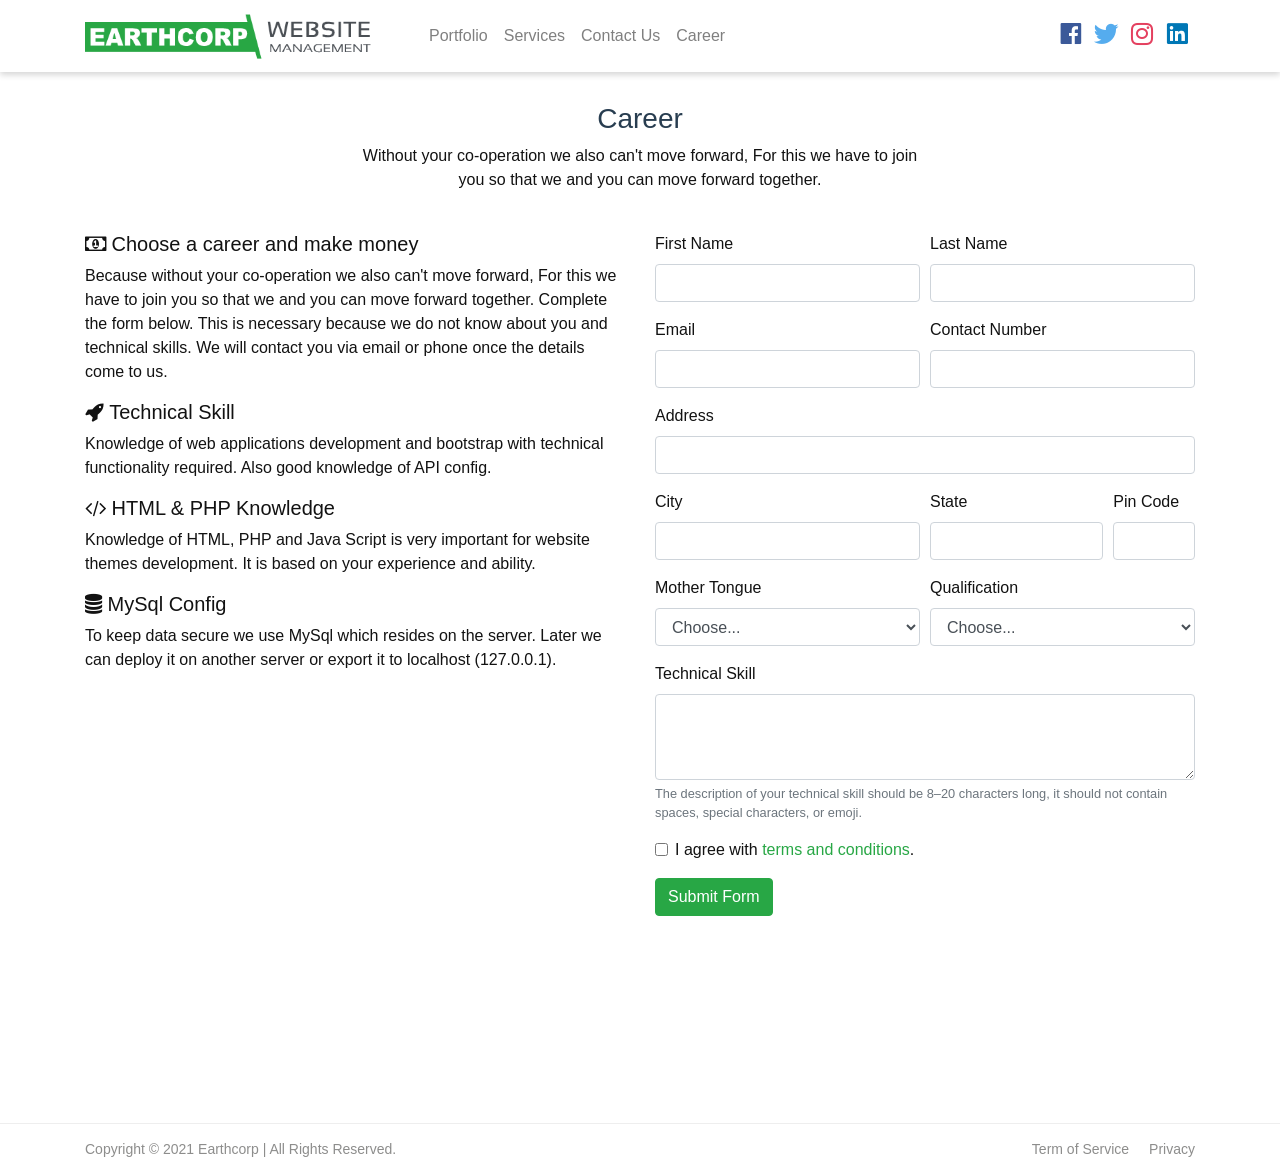
==== career.html @ 610ec0e3 "initial commit" ====
<!DOCTYPE HTML>
<html lang="en-US">
    <head>
        <meta charset="utf-8">
        <meta http-equiv="x-ua-compatible" content="ie-edge">
        <meta name="viewport" content="width=device-width, initial-scale=1,shrink-to-fit=no">
        <title>Earthcorp - Career</title>
        <meta name="description" content="We sell domains, hosting, security certificates, business email etc. Build and manage all types of websites.">
        <meta name="keywords" content="website, domain, hosting, business email, ssl, logo creation">
        <link rel="canonical" href="https://www.earthcorp.in/">
        <link rel="shortcut icon" type="image/ico" href="image/favicon.ico">
        <link rel="stylesheet" href="https://stackpath.bootstrapcdn.com/bootstrap/4.5.2/css/bootstrap.min.css">
        <link rel="stylesheet" href="https://maxcdn.bootstrapcdn.com/font-awesome/4.7.0/css/font-awesome.min.css">
        <link rel="stylesheet" type="text/css" href="css/style.css">
        <!-- Global site tag (gtag.js) - Google Analytics -->
        <script async src="https://www.googletagmanager.com/gtag/js?id=UA-171605104-1"></script>
        <script>
            window.dataLayer = window.dataLayer || [];
            function gtag(){dataLayer.push(arguments);}
            gtag('js', new Date());

            gtag('config', 'UA-171605104-1');
        </script>
        <!-- Google Tag Manager -->
        <script>(function(w,d,s,l,i){w[l]=w[l]||[];w[l].push({'gtm.start':
        new Date().getTime(),event:'gtm.js'});var f=d.getElementsByTagName(s)[0],
        j=d.createElement(s),dl=l!='dataLayer'?'&l='+l:'';j.async=true;j.src=
        'https://www.googletagmanager.com/gtm.js?id='+i+dl;f.parentNode.insertBefore(j,f);
        })(window,document,'script','dataLayer','GTM-P4JBKQ4');</script>
        <!-- Facebook Verification -->
        <meta name="facebook-domain-verification" content="qpow1x0pnyznjqep50sifjeo64267b" />
        <!-- Facebook Pixel Code -->
        <script>
        !function(f,b,e,v,n,t,s)
        {if(f.fbq)return;n=f.fbq=function(){n.callMethod?
        n.callMethod.apply(n,arguments):n.queue.push(arguments)};
        if(!f._fbq)f._fbq=n;n.push=n;n.loaded=!0;n.version='2.0';
        n.queue=[];t=b.createElement(e);t.async=!0;
        t.src=v;s=b.getElementsByTagName(e)[0];
        s.parentNode.insertBefore(t,s)}(window, document,'script',
        'https://connect.facebook.net/en_US/fbevents.js');
        fbq('init', '201417341292095');
        fbq('track', 'PageView');
        </script>
        <noscript><img height="1" width="1" style="display:none"
        src="https://www.facebook.com/tr?id=201417341292095&ev=PageView&noscript=1"
        /></noscript>
        <!-- Mailchimp -->
        <script id="mcjs">!function(c,h,i,m,p){m=c.createElement(h),p=c.getElementsByTagName(h)[0],m.async=1,m.src=i,p.parentNode.insertBefore(m,p)}(document,"script","https://chimpstatic.com/mcjs-connected/js/users/01274bdf3ec0e63c744a2f222/663a6ed37cbe98f152220ed19.js");</script>

        <script type="application/ld+json">
        {
        "@context" : "https://schema.org/",
        "@type": "EmployerAggregateRating",
        "itemReviewed": {
            "@type": "Organization",
            "name" : "Creative Digital Agency",
            "sameAs" : "http://www.earthcorp.in"
        },
        "ratingValue": "91",
        "bestRating": "100",
        "worstRating": "1",
        "ratingCount" : "10561"
        }
        </script>
    </head>
    <body>
        <header>
            <nav class="navbar navbar-expand-md navbar-light">
                <div class="container">
                    <a href="index.html" class="navbar-brand mr-3"><img src="image/logo.png" alt="Earthcorp" id="logo"></a>
                    <button type="button" class="navbar-toggler" data-toggle="collapse" data-target="#navbarCollapse">
                        <span class="navbar-toggler-icon"></span>
                    </button>
                    <div class="collapse navbar-collapse" id="navbarCollapse">
                        <div class="navbar-nav">
                            <a href="portfolio.html" class="nav-item nav-link">Portfolio</a>
                            <a href="services.html" class="nav-item nav-link">Services</a>
                            <a href="contact.html" class="nav-item nav-link">Contact Us</a>
                            <a href="career.html" class="nav-item nav-link">Career</a>
                        </div>
                        <div class="navbar-nav ml-auto">
                            <div class="social d-none d-sm-flex align-items-center">
                                <ul>
                                  <li><a href="https://www.facebook.com/earthcorp7" target="_blank"><i class="lni-facebook-original" style="color:#3b5999"></i></a></li>
                                  <li><a href="https://twitter.com/earthcorp7" target="_blank"><i class="lni-twitter-original" style="color:#55acee"></i></a></li>
                                  <li><a href="https://www.instagram.com/earthcorp7/" target="_blank"><i class="lni-instagram-original" style="color:#e4405f"></i></a></li>
                                  <li><a href="https://www.linkedin.com/company/earthcorp/" target="_blank"><i class="lni-linkedin-original" style="color:#0077B5"></i></a></li>                        
                                </ul>
                            </div>
                        </div>
                    </div>
                </div>    
            </nav>
        </header>

        <section id="portfolio">
            <div class="container">
                <header class="section-header">
                    <h3>Career</h3>
                    <p>Without your co-operation we also can't move forward, For this we have to join you so that we and you can move forward together.</p>
                </header>

                <div class="row">
                    <div class="col-lg-6">
                        <h5><span class="fa fa-money"></span> Choose a career and make money</h5>
                        <p>Because without your co-operation we also can't move forward, For this we have to join you so that we and you can move forward together. Complete the form below. This is necessary because we do not know about you and technical skills. We will contact you via email or phone once the details come to us.</p>
                        <h5><span class="fa fa-rocket"></span> Technical Skill</h5>
                        <p>Knowledge of web applications development and bootstrap with technical functionality required. Also good knowledge of API config.</p>
                        <h5><span class="fa fa-code"></span> HTML & PHP Knowledge</h5>
                        <p>Knowledge of HTML, PHP and Java Script is very important for website themes development. It is based on your experience and ability.</p>
                        <h5><span class="fa fa-database"></span> MySql Config</h5>
                        <p>To keep data secure we use MySql which resides on the server. Later we can deploy it on another server or export it to localhost (127.0.0.1).</p>
                    </div>
                    <div class="col-lg-6">
                      <form name="input" method="post" action="https://formspree.io/earthcorpltd@gmail.com">
                        <div class="form-row">
                          <div class="form-group col-md-6">
                            <label for="first_name">First Name</label>
                            <input type="text" name="First Name" class="form-control" placeholder="">
                          </div>
                          <div class="form-group col-md-6">
                            <label for="last_name">Last Name</label>
                            <input type="text" name="Last Name" class="form-control" placeholder="">
                          </div>
                        </div>
                        <div class="form-row">
                          <div class="form-group col-md-6">
                            <label for="email">Email</label>
                            <input type="email" name="_replyto" class="form-control" placeholder="">
                          </div>
                          <div class="form-group col-md-6">
                            <label for="contact_number">Contact Number</label>
                            <input type="text" name="Phone" class="form-control" placeholder="">
                          </div>
                        </div>
                        <div class="form-group">
                          <label for="address">Address</label>
                          <input type="text" name="Address" class="form-control" placeholder="">
                        </div>
                        <div class="form-row">
                          <div class="form-group col-md-6">
                            <label for="inputCity">City</label>
                            <input type="text" name="City" class="form-control" placeholder="">
                          </div>
                          <div class="form-group col-md-4">
                            <label for="state">State</label>
                            <input type="text" name="State" class="form-control" placeholder="">
                          </div>
                          <div class="form-group col-md-2">
                            <label for="pin_code">Pin Code</label>
                            <input type="text" name="Pin Code" class="form-control">
                          </div>
                        </div>
                        <div class="form-row">
                          <div class="form-group col-md-6">
                            <label for="last_name">Mother Tongue</label>
                            <select class="form-control" name="Mother Tongue">
                              <option selected>Choose...</option>
                              <option>Hindi</option>
                              <option>English</option>
                              </select>
                          </div>
                          <div class="form-group col-md-6">
                            <label for="qualification">Qualification</label>
                            <select class="form-control" name="Qualification">
                              <option selected>Choose...</option>
                              <option>Below High School</option>
                              <option>High School</option>
                              <option>Intermediate</option>
                              <option>Graduate (Arts)</option>
                              <option>Graduate (Science)</option>
                              <option>Post Graduate (Arts)</option>
                              <option>Post Graduate (Science)</option>
                              <option>Other</option>
                            </select>
                          </div>
                          <div class="form-group col-md-12">
                            <label for="exampleFormControlTextarea1">Technical Skill</label>
                          <textarea class="form-control" name="Technical Skill" rows="3"></textarea>
                          <small id="passwordHelpBlock" class="form-text text-muted">
                            The description of your technical skill should be 8–20 characters long, it should not contain spaces, special characters, or emoji.
                          </small>
                          </div>
                          </div>
                            <div class="form-group">
                              <div class="form-check">
                                <input class="form-check-input" type="checkbox" name="Check Box">
                                <label class="form-check-label" for="gridCheck">
                                  I agree with <a href="#" data-toggle="modal" data-target=".bd-example-modal-lg">terms and conditions</a>.
                                </label>
                              </div>
                            </div>
                            <button type="submit" value="send" class="btn btn-success">Submit Form</button>
                        </form>
                    </div>

                    <div class="modal fade bd-example-modal-lg" tabindex="-1" role="dialog" aria-labelledby="myLargeModalLabel" aria-hidden="true">
                        <div class="modal-dialog modal-lg">
                            <div class="modal-content">
                                <div class="close" data-dismiss="modal" aria-label="Close">
                                    <span aria-hidden="true">&times;</span>
                                </div>
                                <h5>Term and Conditions</h5>
                                <p>We collect various information when you register with Company, during your usage of our products and services, when you visit pages of our partners. We may combine information about you that we have with information we obtain from other partners or other companies in order to provide you a better experience or to improve the quality of our services. When you sign in to our services, you are not anonymous to us. We automatically receive and record information from your computer and browser, including your IP address, our cookie information, software and hardware attributes, the page you request and other standard browser parameters.</p>
                                <p>When you use our services, we send one or more cookies - a small file containing a string of characters - to your device that uniquely identifies your browser. We use cookies to improve the quality of our service, including for storing user preferences, tracking user trends, and providing you with a better experience. We may set one or more cookies in your browser when you use our services or one of our partner's services. When you send messages, publish content, post material, transmit information or email through our services, we may retain the same in order to process your inquiries, respond to your requests and improve our services.
                                Our infrastructure consists of servers deployed at multiple datacenters that are owned and operated by us or our partners. All information collected within our services resides on this network of servers.</p>
                            </div>
                        </div>
                    </div>

                </div>
            </div>
        </section>

        <section>
            <div class="container">
                <center>
                    <script async src="https://pagead2.googlesyndication.com/pagead/js/adsbygoogle.js"></script>
                    <!-- 728x90 -->
                    <ins class="adsbygoogle"
                        style="display:inline-block;width:728px;height:90px"
                        data-ad-client="ca-pub-1435402359967609"
                        data-ad-slot="6272569237"></ins>
                    <script>
                        (adsbygoogle = window.adsbygoogle || []).push({});
                    </script>
                </center>
            </div>
        </section>

        <div class="footer_bottom">
            <div class="container">
                <div class="row">
                    <div class="col-12">
                        <p class="crp">Copyright © 2021 <a href="https://earthcorp.in">Earthcorp</a> | All Rights Reserved.</p>
                        <ul class="bottom_menu">
                            <li><a href="term-of-service.html">Term of Service</a></li>
                            <li><a href="#">Privacy</a></li>
                        </ul>
                    </div>
                </div>
            </div>
        </div>
        
        <script src="https://code.jquery.com/jquery-3.5.1.min.js"></script>
        <script src="https://cdn.jsdelivr.net/npm/popper.js@1.16.1/dist/umd/popper.min.js"></script>
        <script src="https://stackpath.bootstrapcdn.com/bootstrap/4.5.2/js/bootstrap.min.js"></script>
    </body>
</html>
---- css/style.css ----
@import url(../css/LineIcons.css);

*,
*::before,
*::after {
  -webkit-box-sizing: border-box;
          box-sizing: border-box;
}
html {
    line-height: 1.15;
    -webkit-text-size-adjust: 100%;
    -webkit-tap-highlight-color: rgba(0, 0, 0, 0);
}  
body {
    margin: 0;
    font-family: sans-serif;
    color: #121212; 
}
::-moz-selection {
    color: #fff;
    background-color: #28a745;
}
::selection {
    color: #fff;
    background-color: #28a745;
}
a {
    color: #28a745;
    text-decoration: none;
    background-color: transparent;
}
a:hover,
input:focus,
textarea:focus,
button:focus {
color: #218838;
text-decoration: none;
outline: none !important;
}
ul,ol {
    margin: 0px;
    padding: 0px;
    list-style-type: none; 
}
.list-unstyled li {
    font-size: 13px;
    margin-left: 2px;
    margin-top: 5px;
    color: #f00; 
}
section {
    padding: 30px 0 40px 0;
}
.navbar {
    -webkit-box-shadow: 0 3px 6px 0 rgba(0, 0, 0, 0.16);
    -moz-box-shadow: 0 3px 6px 0 rgba(0, 0, 0, 0.16);
    box-shadow: 0 3px 6px 0 rgba(0, 0, 0, 0.16);
    transition: all 0.3s ease 0s;
}
.navbar-brand #logo {
	width: 320px;
	height: auto;
}
#intro {
    width: 100%;
    min-height: 100vh;
    background: url(../image/intro-bg.jpg) center center/cover no-repeat;
    background-size: cover;
    padding: 200px 0 120px 0;
}
@media (max-width: 767px) {
    #intro {
        min-height: 100%;
    }
}
#intro .intro-img {
    width: 50%;
    float: right;
}  
#intro .intro-info {
    width: 55%;
    float: left;
}
#intro .intro-info h1 {
    color: #4a4f54;
    margin-bottom: 10px;
    font-weight: 600;
    line-height: 50px;
}
#intro .intro-info span {
    font-weight: 600;
    color: #28a745;
    text-decoration: none;
}
#intro .intro-info p {
    font-size: 16px;
    font-weight: 400;
    line-height: 26px;
    margin-bottom: 18px;
}
#intro .main-btn {
    color: #121212;
    font-weight: 800; 
}
@media (max-width: 991px) {
    #intro {
    padding: 180px 0 60px 0;
}
#intro .intro-img {
    width: 80%;
    float: none;
    margin: 0 auto 25px auto;
} 
    #intro .intro-info {
        width: 80%;
        float: none;
        margin: auto;
        text-align: center;
    }
}
@media (max-width: 767px) {
    #intro .intro-info {
    width: 80%;
    padding: 0 0 60px 0;
}
#intro .intro-info p {
    font-size: 18px;
    line-height: 28px;
    margin-bottom: 10px;
    }
}
@media (max-width: 574px) {
    #intro {
        padding: 100px 0 20px 0;
    }
}
#intro .intro-info .intro-btn {
    margin-top: 22px; 
}
#intro .intro-info .intro-btn li {
    display: inline-block;
    margin: 10px 0 0; 
}
#intro .intro-info .intro-btn li a.main-btn {
    border-radius: 10px;
    overflow: hidden;
    background-color: #fff;
    -webkit-box-shadow: 0 3px 6px 0 rgba(0, 0, 0, 0.16);
    -moz-box-shadow: 0 3px 6px 0 rgba(0, 0, 0, 0.16);
    box-shadow: 0 3px 6px 0 rgba(0, 0, 0, 0.16);
    border: 0;
    line-height: 40px;
    font-size: 14px;
    font-weight: 600;
}
#intro .intro-info .intro-btn li a.main-btn i {
    margin-left: 5px; 
}
#intro .intro-info .intro-btn li a.main-btn.btn-two:hover {
    -webkit-box-shadow: 0 3px 25px 0 rgba(0, 0, 0, 0.16);
    -moz-box-shadow: 0 3px 25px 0 rgba(0, 0, 0, 0.16);
    box-shadow: 0 3px 25px 0 rgba(0, 0, 0, 0.16); 
    color: #28a745;
    text-decoration: none;
}
#intro .intro-info .intro-btn li a.main-btn.btn-two {
    color: #4a4f54;
    font-weight: 500;
}
.main-btn {
    display: inline-block;
    text-align: center;
    white-space: nowrap;
    vertical-align: middle;
    -webkit-user-select: none;
    -moz-user-select: none;
    -ms-user-select: none;
    user-select: none;
    border: 2px solid transparent;
    padding: 0 18px;
    font-size: 14px;
    line-height: 34px;
    color: #0067f4;
    cursor: pointer;
    z-index: 5;
    -webkit-transition: all 0.4s ease-out 0s;
    -moz-transition: all 0.4s ease-out 0s;
    -ms-transition: all 0.4s ease-out 0s;
    -o-transition: all 0.4s ease-out 0s;
    transition: all 0.4s ease-out 0s;
    position: relative;
    text-transform: uppercase;
}
@media (max-width: 767px) {
.main-btn {
    font-size: 14px;
    padding: 0 20px;
    line-height: 40px; 
    }
}
.feature .back-bg {
    margin-left: 40px !important;
    margin-top: -20px;
}
.feature svg {
    display: block;
    margin-left: auto;
    margin-right: -80px;
}
.feature svg.defs {
    position: absolute;
    width: 0;
    height: 0;
}
.feature .squircle {
    width: 100%;
    height: 450px;
    background: url(../image/learn-img.jpg) center/cover, #aaa;
    clip-path: url(#clip-path);
    background-position-x: -50px;
}
.feature .card {
    border: none;
    background: transparent;
}
@media (max-width: 767px) {
    .feature svg {
      margin-left: 30px;
      margin-top: 40px;
    }
}
@media (max-width: 767px) {
    .feature .back-bg {
     margin-left: 5px !important;
     margin-top: 30px;
    }
}
#services .card {
    background: #fff;
    border-radius: 10px;
    margin: 0 0px;
    padding: 15px 0;
    text-align: center;
    transition: 0.3s ease-in-out;
    height: 100%;
    -webkit-box-shadow: 0 3px 6px 0 rgba(0, 0, 0, 0.16);
    -moz-box-shadow: 0 3px 6px 0 rgba(0, 0, 0, 0.16);
    box-shadow: 0 2px 4px 0 rgba(0, 0, 0, 0.16);
}
#services .card:hover {
    background: #fff;
    box-shadow: 0 3px 6px 0 rgba(0, 0, 0, 0.16);
    transform: translate3D(0, -2px, 0);
}
#services .card i {
    font-size: 40px;
    padding-top: 15px;
    color: #4a4f54;
}
#services .card h5 {
    font-size: 18px;
    font-weight: 500;
}
#services .card p {
    font-size: 14px;
}
.footer_bottom {
    border-top: 1px solid #eee;
    padding: 15px 0;
}
.footer_bottom p.crp {
	float: left;
	margin: 0;
	color: #8d8d8c;
	font-size: 14px;
}
.footer_bottom p.crp a {
    color: #8d8d8c;
}
ul.bottom_menu li a {
	color: #8d8d8c;
}
ul.bottom_menu li {
	float: left;
	font-size: 14px;
	margin-left: 20px;
}
.bottom_menu {
	float: right;
}
@media (max-width: 767px) {
    .bottom_menu {
        float: right;
        width: 100%;
        justify-content: center;
        display: flex;
    }
    .footer_bottom p.crp {
        float: left;
        width: 100%;
        text-align: center;
    }
}
.contact-form .single-form {
    margin-top: 0px; 
    font-size: 14px;
} 
.contact-form .single-form textarea,
.contact-form .single-form input {
    width: 100%;
    height: 45px;
    border: 1px solid #cbced1;
    border-radius: 3px;
    padding: 0 18px;
    background-color: #fff;
    font-size: 14px;
} 
.contact-form .single-form textarea::placeholder,
.contact-form .single-form input::placeholder {
    opacity: 1;
    color: #a4a4a4; 
}
.contact-form .single-form textarea::-moz-placeholder,
.contact-form .single-form input::-moz-placeholder {
    opacity: 1;
    color: #a4a4a4;
}
.contact-form .single-form textarea::-moz-placeholder,
.contact-form .single-form input::-moz-placeholder {
    opacity: 1;
    color: #a4a4a4;
}
.contact-form .single-form textarea::-webkit-input-placeholder,
.contact-form .single-form input::-webkit-input-placeholder {
    opacity: 1;
    color: #a4a4a4;
}
.contact-form .single-form textarea {
    height: 160px;
    padding-top: 15px;
    resize: none;
}
.contact-form .single-form .main-btn {
    border-radius: 3px;
    background-color: #28a745;
    color: #fff;
}
.contact-form .single-form .main-btn:hover {
    background-color: #28a745; 
}
.section-header h3 {
    color: #283d50;
    text-align: center;
    font-weight: 500;
    position: relative;
}
.section-header p {
    text-align: center;
    margin: auto;
    padding-bottom: 40px;
    width: 50%;
}
@media (max-width: 991px) {
    .section-header p {
    width: 100%;
    }
}
.social {
    font-size: 16px;
    font-weight: 700;
    color: #6c6c6c;
    padding-left: 50px; 
    float: right;
}
.social ul li {
    display: inline-block;
    margin-right: 5px; 
}
.social ul li a {
    font-size: 26px;
    text-transform: uppercase;
    font-weight: 700;
    color: #6c6c6c;
    border-radius: 4px;
    -webkit-transition: all 0.3s ease-out 0s;
    -moz-transition: all 0.3s ease-out 0s;
    -ms-transition: all 0.3s ease-out 0s;
    -o-transition: all 0.3s ease-out 0s;
    transition: all 0.3s ease-out 0s; 
}
.social ul li a:hover {
    color: #6c6c6c; 
    text-decoration: none;
}
.subscribe {
    margin: 10px auto;
}
.subscribe .title {
    font-size: 18px;
    font-weight: 700;
    margin-bottom: 10px;
    position: relative;
    text-align: center;
}
.subscribe form {
    position: relative;
}   
.subscribe form input{
    width: 100%;
    display: block;
    font-size: 1em;
    padding: .625em .85em;
    padding-right: 7em;
    line-height: 1.5;
    margin: 0;
    border: 1px solid #bbb;
    box-shadow: 0 1px 3px rgba(0, 0, 0, .1) inset, 
                0 2px 4px rgba(0, 0, 0, .1);
    border-radius: 3px;
}  
.subscribe form input:focus {
    border-color: #28a745;
    outline: 0;
}  
.subscribe form button {
    text-decoration: none;
    background: #28a745;
    height: 100%;
    position: absolute;
    right: 0;
    top: 0;
    line-height: 1.5;
    color: white;
    font-size: 1em;
    border-radius: 0 3px 3px 0;
    border: 0;
    outline: 0;
    text-align: center;
    -webkit-appearance: none;
    margin: 0;
    padding: 0 1em;
}  
.subscribe form button:hover {
    cursor: pointer;
    background-color: #28a745;
}
.subscribe form button:disabled {
    opacity: .5;
}
.modal-content {
    padding: 40px;
}
.modal-title {
    margin-left: -15px;
}
.modal-header {
    margin-bottom: 10px;
}
.modal-content .close {
    text-align: right; 
    cursor: pointer;
}
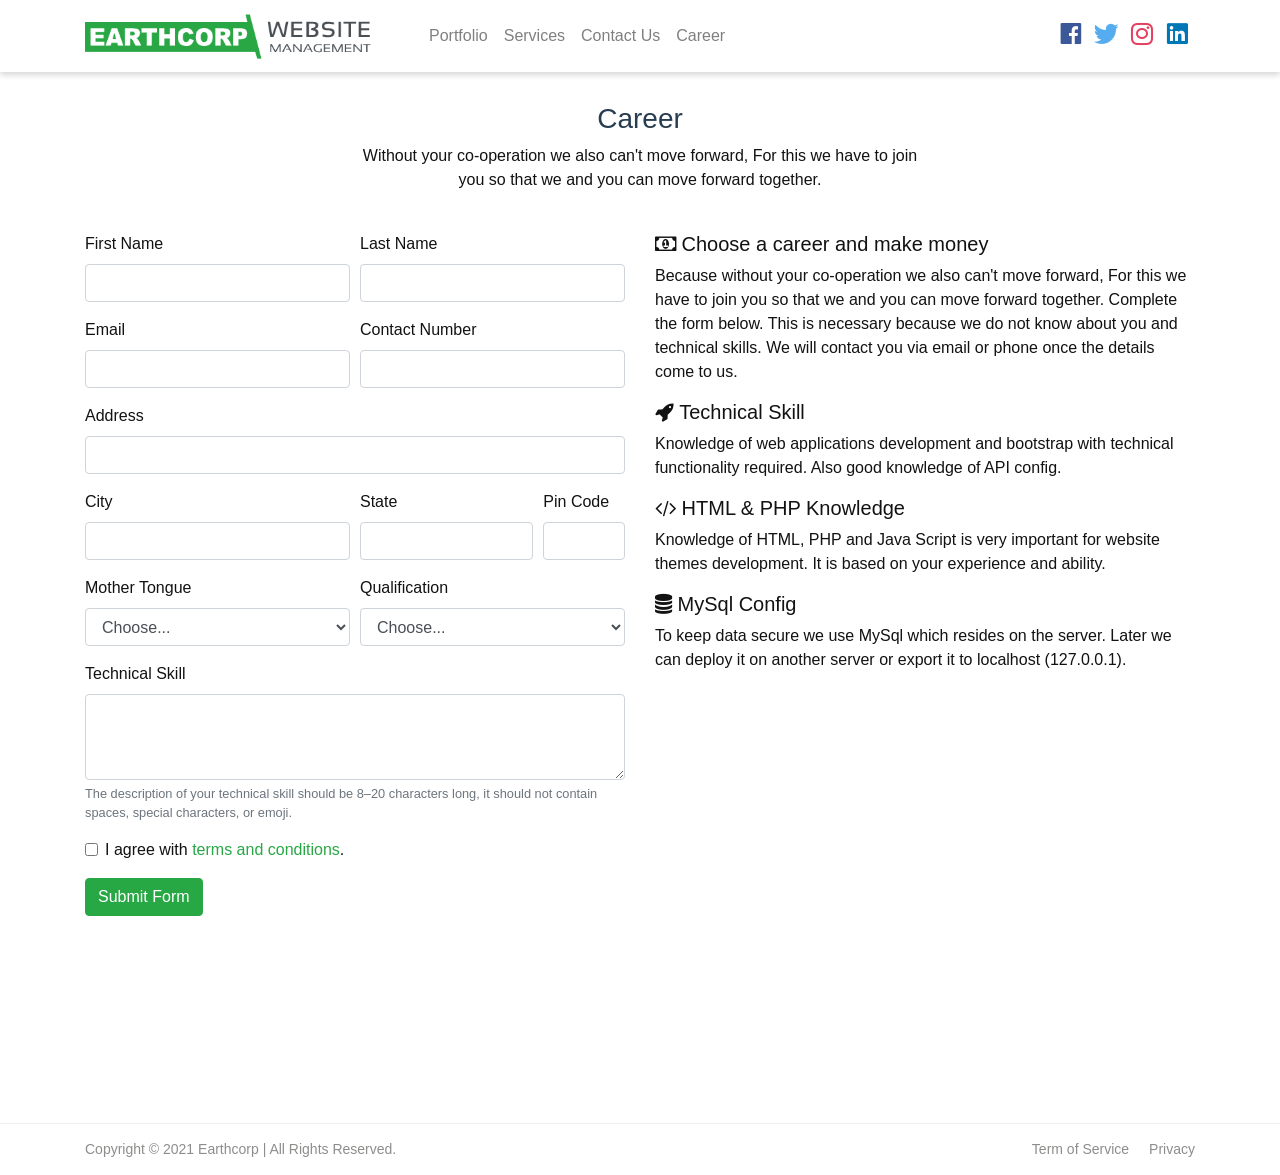
==== commit 87549ae0: "Update career.html" ====
--- a/career.html
+++ b/career.html
@@ -103,16 +103,6 @@
 
                 <div class="row">
                     <div class="col-lg-6">
-                        <h5><span class="fa fa-money"></span> Choose a career and make money</h5>
-                        <p>Because without your co-operation we also can't move forward, For this we have to join you so that we and you can move forward together. Complete the form below. This is necessary because we do not know about you and technical skills. We will contact you via email or phone once the details come to us.</p>
-                        <h5><span class="fa fa-rocket"></span> Technical Skill</h5>
-                        <p>Knowledge of web applications development and bootstrap with technical functionality required. Also good knowledge of API config.</p>
-                        <h5><span class="fa fa-code"></span> HTML & PHP Knowledge</h5>
-                        <p>Knowledge of HTML, PHP and Java Script is very important for website themes development. It is based on your experience and ability.</p>
-                        <h5><span class="fa fa-database"></span> MySql Config</h5>
-                        <p>To keep data secure we use MySql which resides on the server. Later we can deploy it on another server or export it to localhost (127.0.0.1).</p>
-                    </div>
-                    <div class="col-lg-6">
                       <form name="input" method="post" action="https://formspree.io/earthcorpltd@gmail.com">
                         <div class="form-row">
                           <div class="form-group col-md-6">
@@ -208,6 +198,17 @@
                             </div>
                         </div>
                     </div>
+
+                    <div class="col-lg-6">
+                      <h5><span class="fa fa-money"></span> Choose a career and make money</h5>
+                      <p>Because without your co-operation we also can't move forward, For this we have to join you so that we and you can move forward together. Complete the form below. This is necessary because we do not know about you and technical skills. We will contact you via email or phone once the details come to us.</p>
+                      <h5><span class="fa fa-rocket"></span> Technical Skill</h5>
+                      <p>Knowledge of web applications development and bootstrap with technical functionality required. Also good knowledge of API config.</p>
+                      <h5><span class="fa fa-code"></span> HTML & PHP Knowledge</h5>
+                      <p>Knowledge of HTML, PHP and Java Script is very important for website themes development. It is based on your experience and ability.</p>
+                      <h5><span class="fa fa-database"></span> MySql Config</h5>
+                      <p>To keep data secure we use MySql which resides on the server. Later we can deploy it on another server or export it to localhost (127.0.0.1).</p>
+                  </div>
 
                 </div>
             </div>
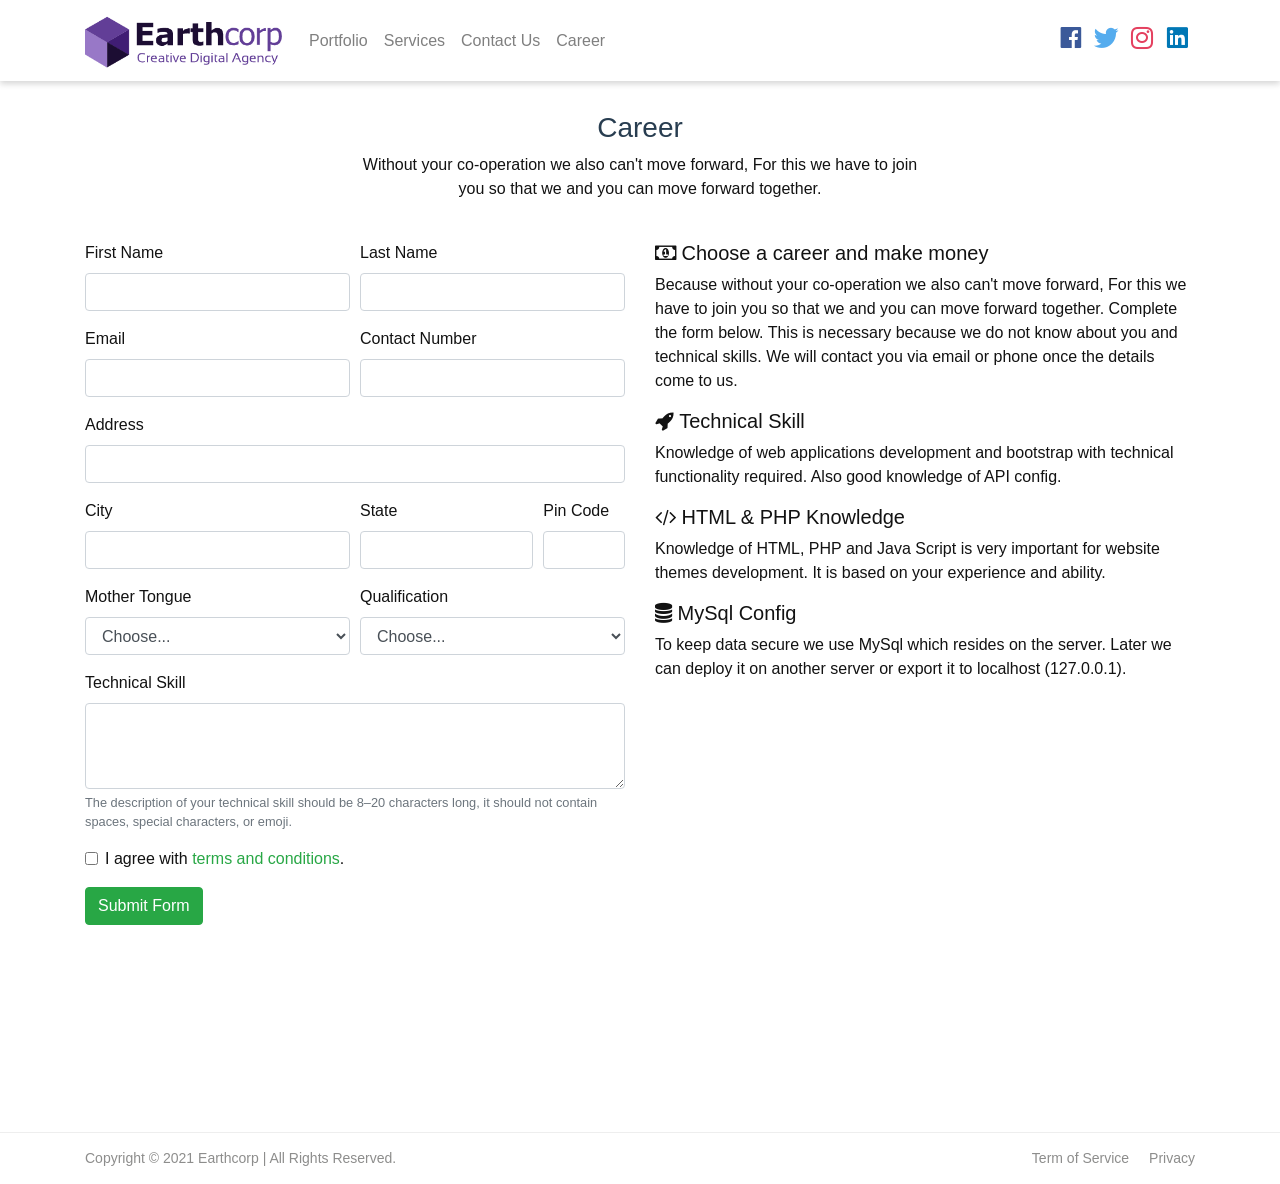
==== commit ab250522: "initial commit" ====
--- a/career.html
+++ b/career.html
@@ -9,6 +9,10 @@
         <meta name="keywords" content="website, domain, hosting, business email, ssl, logo creation">
         <link rel="canonical" href="https://www.earthcorp.in/">
         <link rel="shortcut icon" type="image/ico" href="image/favicon.ico">
+        <link rel="apple-touch-icon" sizes="180x180" href="/apple-touch-icon.png">
+        <link rel="icon" type="image/png" sizes="32x32" href="/favicon-32x32.png">
+        <link rel="icon" type="image/png" sizes="16x16" href="/favicon-16x16.png">
+        <link rel="manifest" href="/site.webmanifest">
         <link rel="stylesheet" href="https://stackpath.bootstrapcdn.com/bootstrap/4.5.2/css/bootstrap.min.css">
         <link rel="stylesheet" href="https://maxcdn.bootstrapcdn.com/font-awesome/4.7.0/css/font-awesome.min.css">
         <link rel="stylesheet" type="text/css" href="css/style.css">
--- a/css/style.css
+++ b/css/style.css
@@ -58,7 +58,7 @@
     transition: all 0.3s ease 0s;
 }
 .navbar-brand #logo {
-	width: 320px;
+	width: 200px;
 	height: auto;
 }
 #intro {
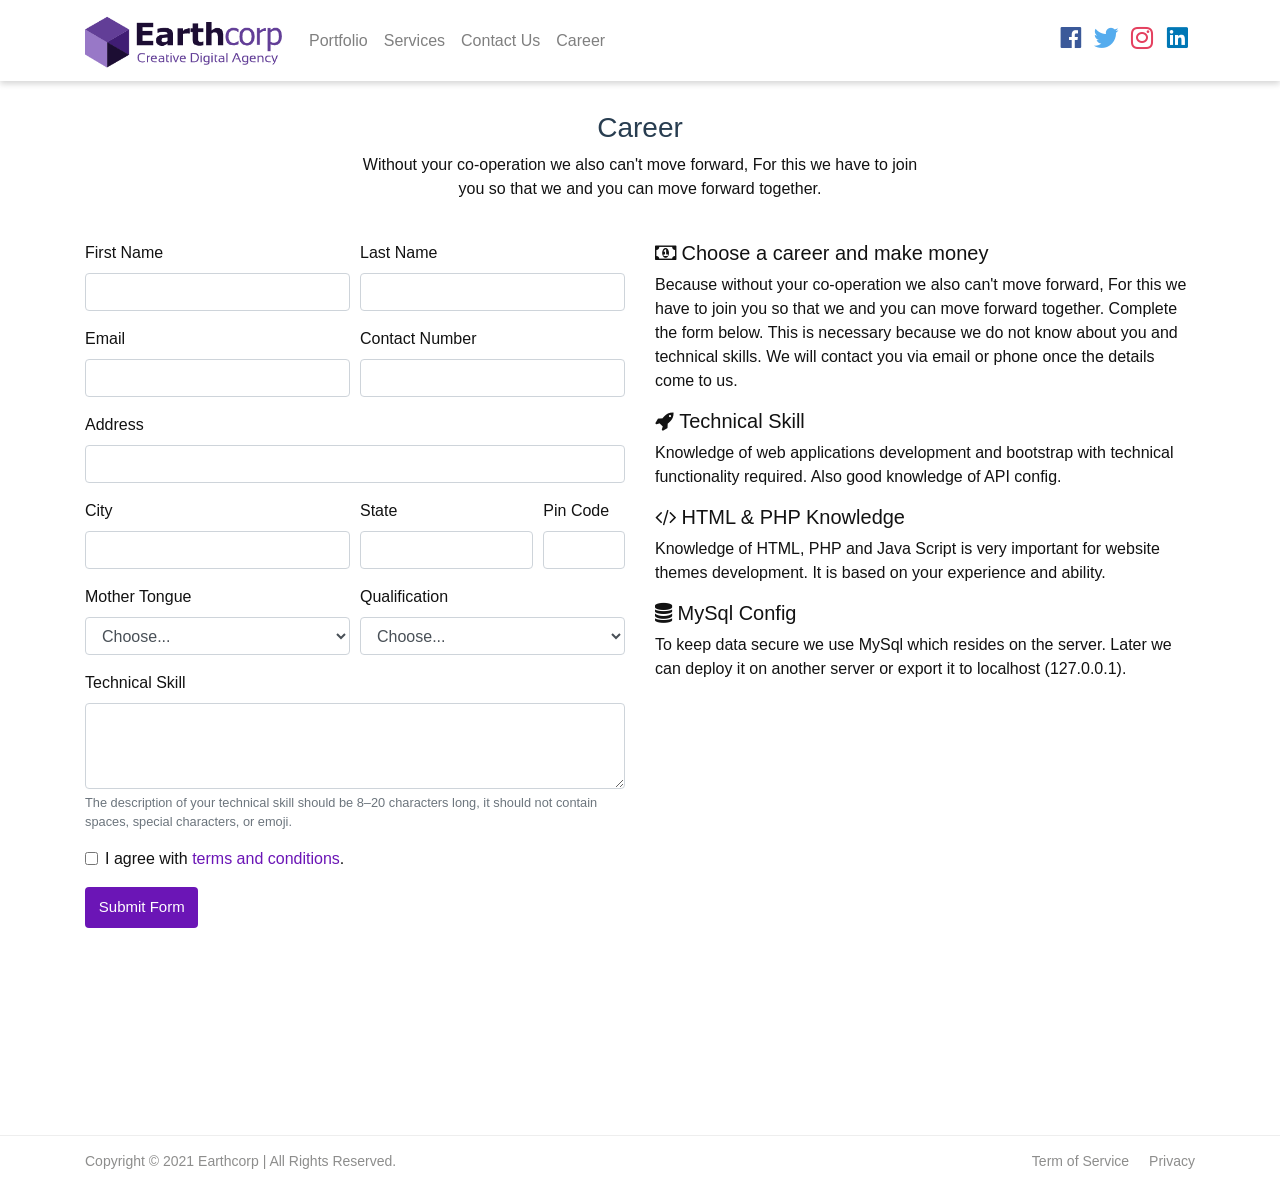
==== commit 03ceaaab: "initial commit" ====
--- a/career.html
+++ b/career.html
@@ -185,7 +185,7 @@
                                 </label>
                               </div>
                             </div>
-                            <button type="submit" value="send" class="btn btn-success">Submit Form</button>
+                            <button type="submit" value="send" class="btn btn-primary">Submit Form</button>
                         </form>
                     </div>
 
--- a/css/style.css
+++ b/css/style.css
@@ -3,13 +3,15 @@
 *,
 *::before,
 *::after {
-  -webkit-box-sizing: border-box;
-          box-sizing: border-box;
+    -webkit-box-sizing: inherit;
+    -moz-box-sizing: inherit;
+    box-sizing: inherit;
 }
 html {
     line-height: 1.15;
     -webkit-text-size-adjust: 100%;
     -webkit-tap-highlight-color: rgba(0, 0, 0, 0);
+    box-sizing: border-box;
 }  
 body {
     margin: 0;
@@ -18,14 +20,14 @@
 }
 ::-moz-selection {
     color: #fff;
-    background-color: #28a745;
+    background-color: #6b15b6;
 }
 ::selection {
     color: #fff;
-    background-color: #28a745;
+    background-color: #6b15b6;
 }
 a {
-    color: #28a745;
+    color: #6b15b6;
     text-decoration: none;
     background-color: transparent;
 }
@@ -33,7 +35,7 @@
 input:focus,
 textarea:focus,
 button:focus {
-color: #218838;
+color: #6b15b6;
 text-decoration: none;
 outline: none !important;
 }
@@ -89,7 +91,7 @@
 }
 #intro .intro-info span {
     font-weight: 600;
-    color: #28a745;
+    color: #6b15b6;
     text-decoration: none;
 }
 #intro .intro-info p {
@@ -160,7 +162,7 @@
     -webkit-box-shadow: 0 3px 25px 0 rgba(0, 0, 0, 0.16);
     -moz-box-shadow: 0 3px 25px 0 rgba(0, 0, 0, 0.16);
     box-shadow: 0 3px 25px 0 rgba(0, 0, 0, 0.16); 
-    color: #28a745;
+    color: #6b15b6;
     text-decoration: none;
 }
 #intro .intro-info .intro-btn li a.main-btn.btn-two {
@@ -180,7 +182,7 @@
     padding: 0 18px;
     font-size: 14px;
     line-height: 34px;
-    color: #0067f4;
+    color: #6b15b6;
     cursor: pointer;
     z-index: 5;
     -webkit-transition: all 0.4s ease-out 0s;
@@ -342,11 +344,11 @@
 }
 .contact-form .single-form .main-btn {
     border-radius: 3px;
-    background-color: #28a745;
+    background-color: #6b15b6;
     color: #fff;
 }
 .contact-form .single-form .main-btn:hover {
-    background-color: #28a745; 
+    background-color: #6b15b6; 
 }
 .section-header h3 {
     color: #283d50;
@@ -419,12 +421,12 @@
     border-radius: 3px;
 }  
 .subscribe form input:focus {
-    border-color: #28a745;
+    border-color: #6b15b6;
     outline: 0;
 }  
 .subscribe form button {
     text-decoration: none;
-    background: #28a745;
+    background: #6b15b6;
     height: 100%;
     position: absolute;
     right: 0;
@@ -442,7 +444,7 @@
 }  
 .subscribe form button:hover {
     cursor: pointer;
-    background-color: #28a745;
+    background-color: #571194;
 }
 .subscribe form button:disabled {
     opacity: .5;
@@ -460,3 +462,82 @@
     text-align: right; 
     cursor: pointer;
 }
+.btn-primary {
+    color: #fff;
+    background-color: #6b15b6;
+    border-color: #6b15b6;
+  }
+  
+  .btn-primary:hover {
+    color: #fff;
+    background-color: #571194;
+    border-color: #501088;
+  }
+  
+  .btn-primary:focus, .btn-primary.focus {
+    box-shadow: 0 0 0 0 rgba(107, 21, 182, 0.5);
+  }
+  
+  .btn-primary.disabled, .btn-primary:disabled {
+    color: #fff;
+    background-color: #6b15b6;
+    border-color: #6b15b6;
+  }
+  
+  .btn-primary:not(:disabled):not(.disabled):active, .btn-primary:not(:disabled):not(.disabled).active,
+  .show > .btn-primary.dropdown-toggle {
+    color: #fff;
+    background-color: #501088;
+    border-color: #490e7d;
+  }
+  
+  .btn-primary:not(:disabled):not(.disabled):active:focus, .btn-primary:not(:disabled):not(.disabled).active:focus,
+  .show > .btn-primary.dropdown-toggle:focus {
+    box-shadow: 0 0 0 0 rgba(107, 21, 182, 0.5);
+  }
+  .btn {
+    display: inline-block;
+    font-weight: 400;
+    text-align: center;
+    white-space: nowrap;
+    vertical-align: middle;
+    -webkit-user-select: none;
+       -moz-user-select: none;
+        -ms-user-select: none;
+            user-select: none;
+    border: 1px solid transparent;
+    padding: 0.5rem 0.8rem;
+    font-size: 0.9375rem;
+    line-height: 1.5;
+    border-radius: 0.25rem;
+    transition: color 0.15s ease-in-out, background-color 0.15s ease-in-out, border-color 0.15s ease-in-out, box-shadow 0.15s ease-in-out;
+  }
+  
+  @media screen and (prefers-reduced-motion: reduce) {
+    .btn {
+      transition: none;
+    }
+  }
+  
+  .btn:hover, .btn:focus {
+    text-decoration: none;
+  }
+  
+  .btn:focus, .btn.focus {
+    outline: 0;
+    box-shadow: 0 0 0 0 rgba(107, 21, 182, 0.25);
+  }
+  
+  .btn.disabled, .btn:disabled {
+    opacity: 0.65;
+  }
+  
+  .btn:not(:disabled):not(.disabled) {
+    cursor: pointer;
+  }
+  
+  a.btn.disabled,
+  fieldset:disabled a.btn {
+    pointer-events: none;
+  }
+  
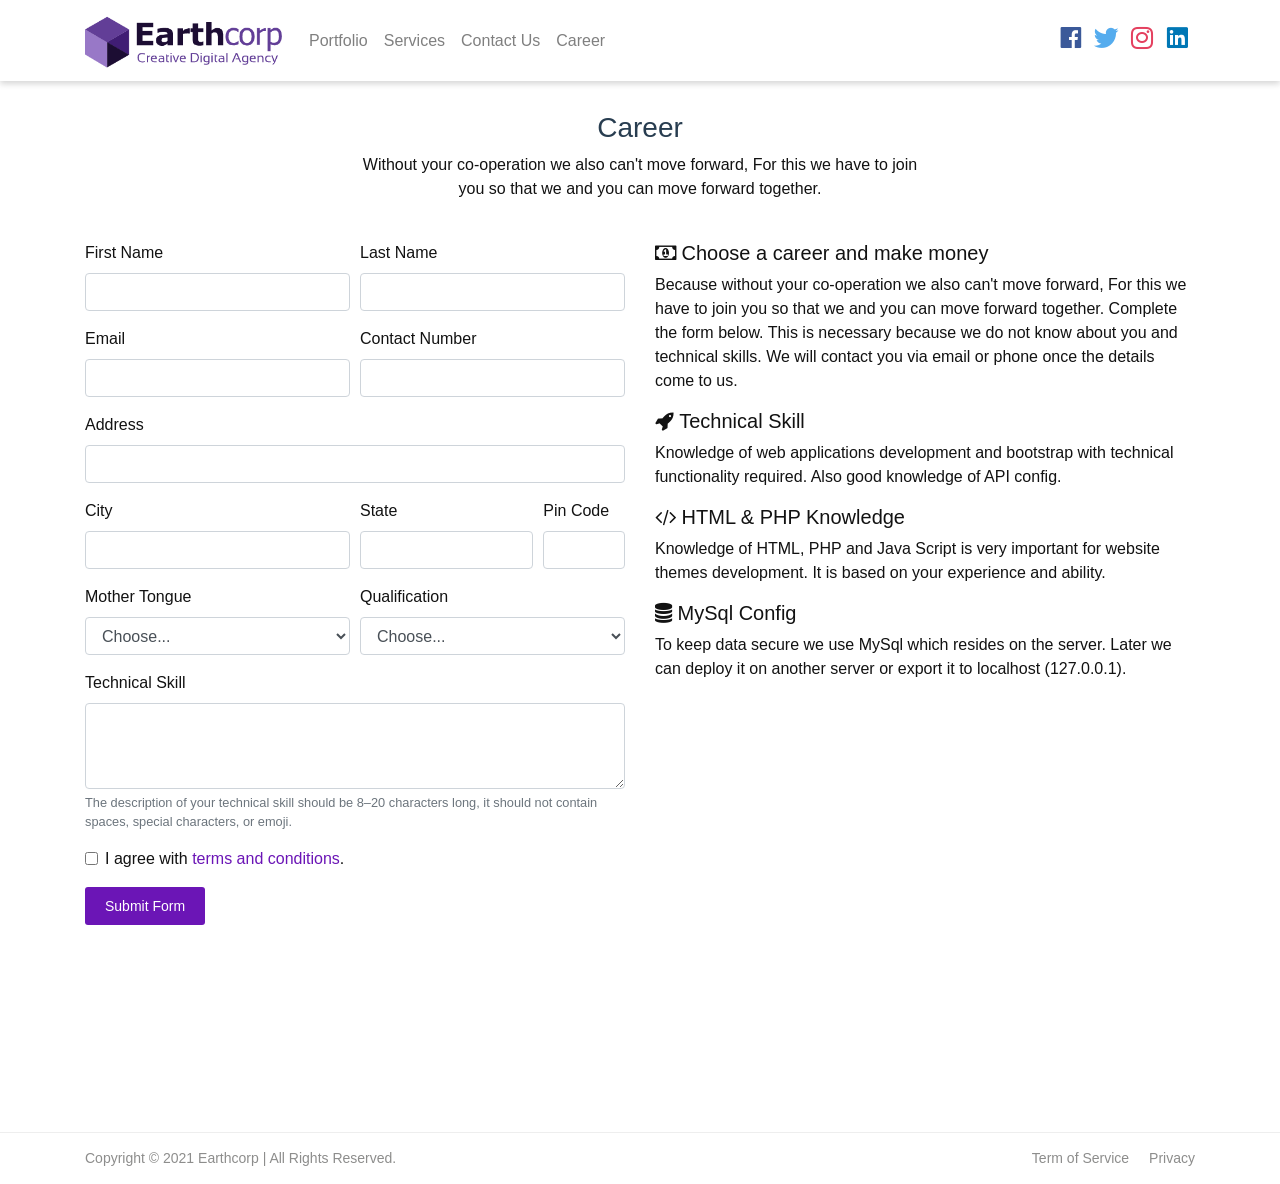
==== commit 4e6678b0: "initial commit" ====
--- a/career.html
+++ b/career.html
@@ -185,7 +185,7 @@
                                 </label>
                               </div>
                             </div>
-                            <button type="submit" value="send" class="btn btn-primary">Submit Form</button>
+                            <button type="submit" value="send" class="btn-one">Submit Form</button>
                         </form>
                     </div>
 
--- a/css/style.css
+++ b/css/style.css
@@ -144,7 +144,7 @@
     margin: 10px 0 0; 
 }
 #intro .intro-info .intro-btn li a.main-btn {
-    border-radius: 10px;
+    border-radius: 3px;
     overflow: hidden;
     background-color: #fff;
     -webkit-box-shadow: 0 3px 6px 0 rgba(0, 0, 0, 0.16);
@@ -167,7 +167,8 @@
 }
 #intro .intro-info .intro-btn li a.main-btn.btn-two {
     color: #4a4f54;
-    font-weight: 500;
+    font-weight: normal;
+    font-size: 16px;
 }
 .main-btn {
     display: inline-block;
@@ -191,7 +192,6 @@
     -o-transition: all 0.4s ease-out 0s;
     transition: all 0.4s ease-out 0s;
     position: relative;
-    text-transform: uppercase;
 }
 @media (max-width: 767px) {
 .main-btn {
@@ -257,7 +257,7 @@
 #services .card i {
     font-size: 40px;
     padding-top: 15px;
-    color: #4a4f54;
+    color: #6b15b6;
 }
 #services .card h5 {
     font-size: 18px;
@@ -327,11 +327,6 @@
     opacity: 1;
     color: #a4a4a4;
 }
-.contact-form .single-form textarea::-moz-placeholder,
-.contact-form .single-form input::-moz-placeholder {
-    opacity: 1;
-    color: #a4a4a4;
-}
 .contact-form .single-form textarea::-webkit-input-placeholder,
 .contact-form .single-form input::-webkit-input-placeholder {
     opacity: 1;
@@ -348,7 +343,7 @@
     color: #fff;
 }
 .contact-form .single-form .main-btn:hover {
-    background-color: #6b15b6; 
+    background-color: #501088; 
 }
 .section-header h3 {
     color: #283d50;
@@ -433,7 +428,7 @@
     top: 0;
     line-height: 1.5;
     color: white;
-    font-size: 1em;
+    font-size: 16px;
     border-radius: 0 3px 3px 0;
     border: 0;
     outline: 0;
@@ -462,82 +457,31 @@
     text-align: right; 
     cursor: pointer;
 }
-.btn-primary {
-    color: #fff;
-    background-color: #6b15b6;
-    border-color: #6b15b6;
-  }
-  
-  .btn-primary:hover {
-    color: #fff;
-    background-color: #571194;
-    border-color: #501088;
-  }
-  
-  .btn-primary:focus, .btn-primary.focus {
-    box-shadow: 0 0 0 0 rgba(107, 21, 182, 0.5);
-  }
-  
-  .btn-primary.disabled, .btn-primary:disabled {
-    color: #fff;
-    background-color: #6b15b6;
-    border-color: #6b15b6;
-  }
-  
-  .btn-primary:not(:disabled):not(.disabled):active, .btn-primary:not(:disabled):not(.disabled).active,
-  .show > .btn-primary.dropdown-toggle {
-    color: #fff;
-    background-color: #501088;
-    border-color: #490e7d;
-  }
-  
-  .btn-primary:not(:disabled):not(.disabled):active:focus, .btn-primary:not(:disabled):not(.disabled).active:focus,
-  .show > .btn-primary.dropdown-toggle:focus {
-    box-shadow: 0 0 0 0 rgba(107, 21, 182, 0.5);
-  }
-  .btn {
+.btn-one {
     display: inline-block;
-    font-weight: 400;
     text-align: center;
     white-space: nowrap;
     vertical-align: middle;
     -webkit-user-select: none;
-       -moz-user-select: none;
-        -ms-user-select: none;
-            user-select: none;
-    border: 1px solid transparent;
-    padding: 0.5rem 0.8rem;
-    font-size: 0.9375rem;
-    line-height: 1.5;
-    border-radius: 0.25rem;
-    transition: color 0.15s ease-in-out, background-color 0.15s ease-in-out, border-color 0.15s ease-in-out, box-shadow 0.15s ease-in-out;
-  }
-  
-  @media screen and (prefers-reduced-motion: reduce) {
-    .btn {
-      transition: none;
-    }
-  }
-  
-  .btn:hover, .btn:focus {
-    text-decoration: none;
-  }
-  
-  .btn:focus, .btn.focus {
-    outline: 0;
-    box-shadow: 0 0 0 0 rgba(107, 21, 182, 0.25);
-  }
-  
-  .btn.disabled, .btn:disabled {
-    opacity: 0.65;
-  }
-  
-  .btn:not(:disabled):not(.disabled) {
+    -moz-user-select: none;
+    -ms-user-select: none;
+    user-select: none;
+    border: 2px solid transparent;
+    border-radius: 3px;
+    padding: 0 18px;
+    font-size: 14px;
+    line-height: 34px;
+    color: #fff;
+    background: #6b15b6;
     cursor: pointer;
-  }
-  
-  a.btn.disabled,
-  fieldset:disabled a.btn {
-    pointer-events: none;
-  }
-  +    position: relative;
+}
+.btn-one:hover {
+    color: #fff;
+    background-color: #501088;
+}
+.btn-one a:hover, input:focus, textarea:focus, button:focus {
+    color: #fff;
+    text-decoration: none;
+    outline: none !important;
+}
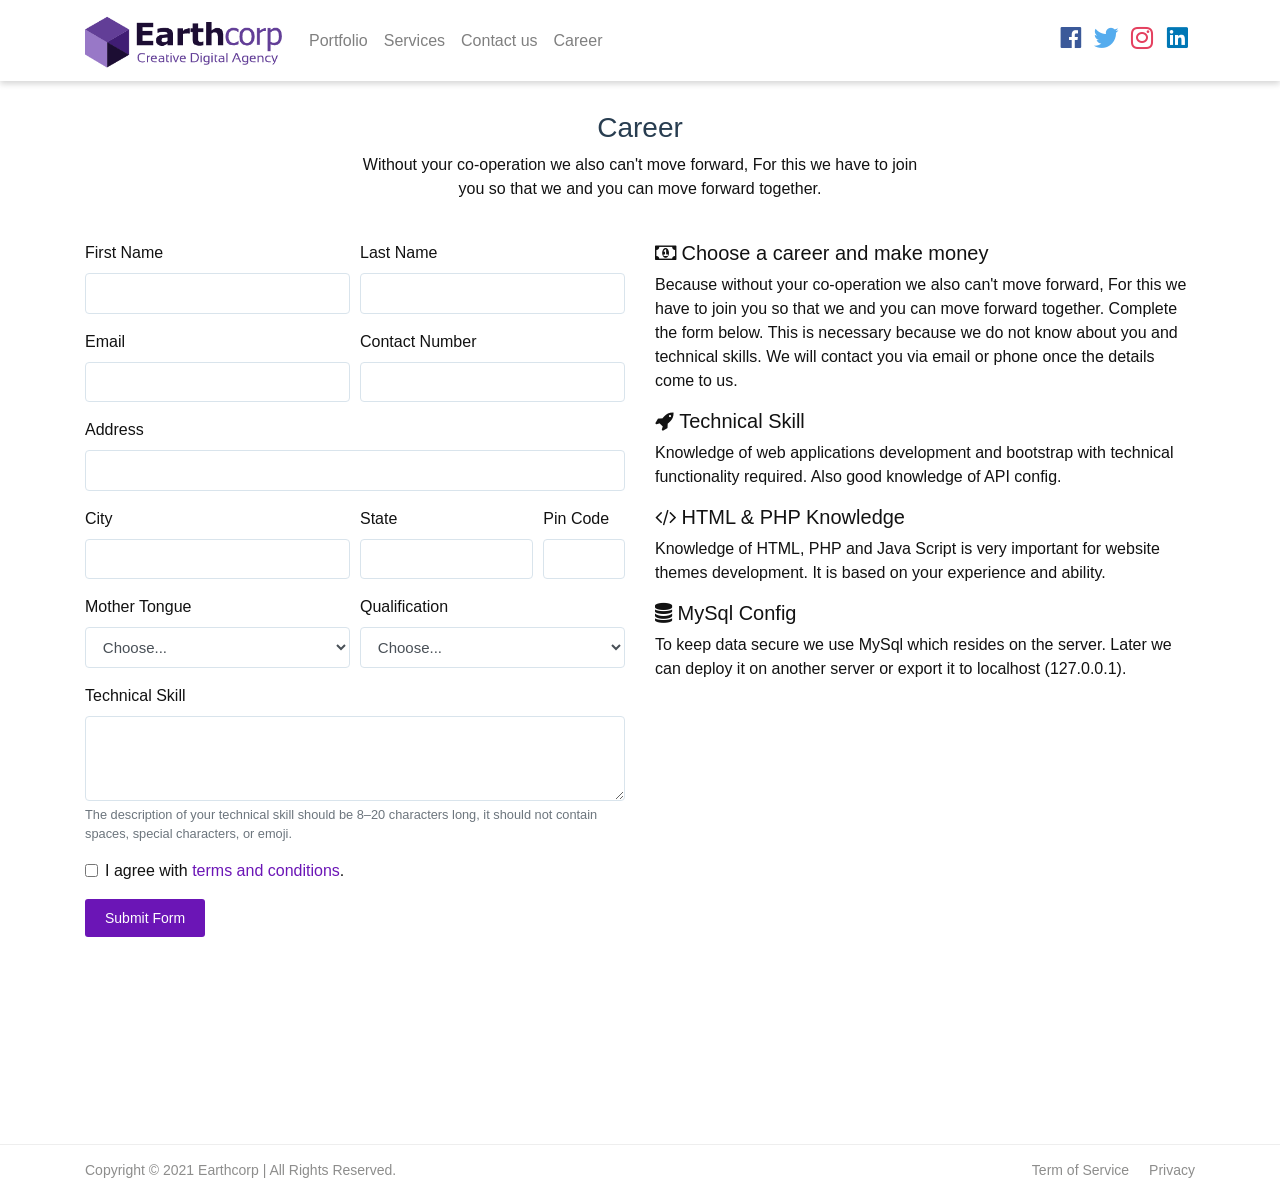
==== commit 226fd94c: "initial commit" ====
--- a/career.html
+++ b/career.html
@@ -80,7 +80,7 @@
                         <div class="navbar-nav">
                             <a href="portfolio.html" class="nav-item nav-link">Portfolio</a>
                             <a href="services.html" class="nav-item nav-link">Services</a>
-                            <a href="contact.html" class="nav-item nav-link">Contact Us</a>
+                            <a href="contact.html" class="nav-item nav-link">Contact us</a>
                             <a href="career.html" class="nav-item nav-link">Career</a>
                         </div>
                         <div class="navbar-nav ml-auto">
--- a/css/style.css
+++ b/css/style.css
@@ -484,4 +484,78 @@
     color: #fff;
     text-decoration: none;
     outline: none !important;
-}+}
+.form-control {
+    display: block;
+    width: 100%;
+    height: calc(2.40625rem + 2px);
+    padding: 0.5rem 0.8rem;
+    font-size: 0.9375rem;
+    line-height: 1.5;
+    color: #495057;
+    background-color: #fff;
+    background-clip: padding-box;
+    border: 1px solid #d9e4ec;
+    border-radius: 0.25rem;
+    transition: border-color 0.15s ease-in-out, box-shadow 0.15s ease-in-out;
+  }
+  
+  @media screen and (prefers-reduced-motion: reduce) {
+    .form-control {
+      transition: none;
+    }
+  }
+  
+  .form-control::-ms-expand {
+    background-color: transparent;
+    border: 0;
+  }
+  
+  .form-control:focus {
+    color: #495057;
+    background-color: #fff;
+    border-color: #aa5eec;
+    outline: 0;
+    box-shadow: none;
+  }
+  
+  .form-control::-webkit-input-placeholder {
+    color: #5a6a7e;
+    opacity: 1;
+  }
+  
+  .form-control::-moz-placeholder {
+    color: #5a6a7e;
+    opacity: 1;
+  }
+  
+  .form-control:-ms-input-placeholder {
+    color: #5a6a7e;
+    opacity: 1;
+  }
+  
+  .form-control::-ms-input-placeholder {
+    color: #5a6a7e;
+    opacity: 1;
+  }
+  
+  .form-control::placeholder {
+    color: #5a6a7e;
+    opacity: 1;
+  }
+  
+  .form-control:disabled, .form-control[readonly] {
+    background-color: #f6f9fc;
+    opacity: 1;
+  }
+  
+  select.form-control:focus::-ms-value {
+    color: #495057;
+    background-color: #fff;
+  }
+  .custom-control {
+    position: relative;
+    display: block;
+    min-height: 1.40625rem;
+    padding-left: 1.5rem;
+  }
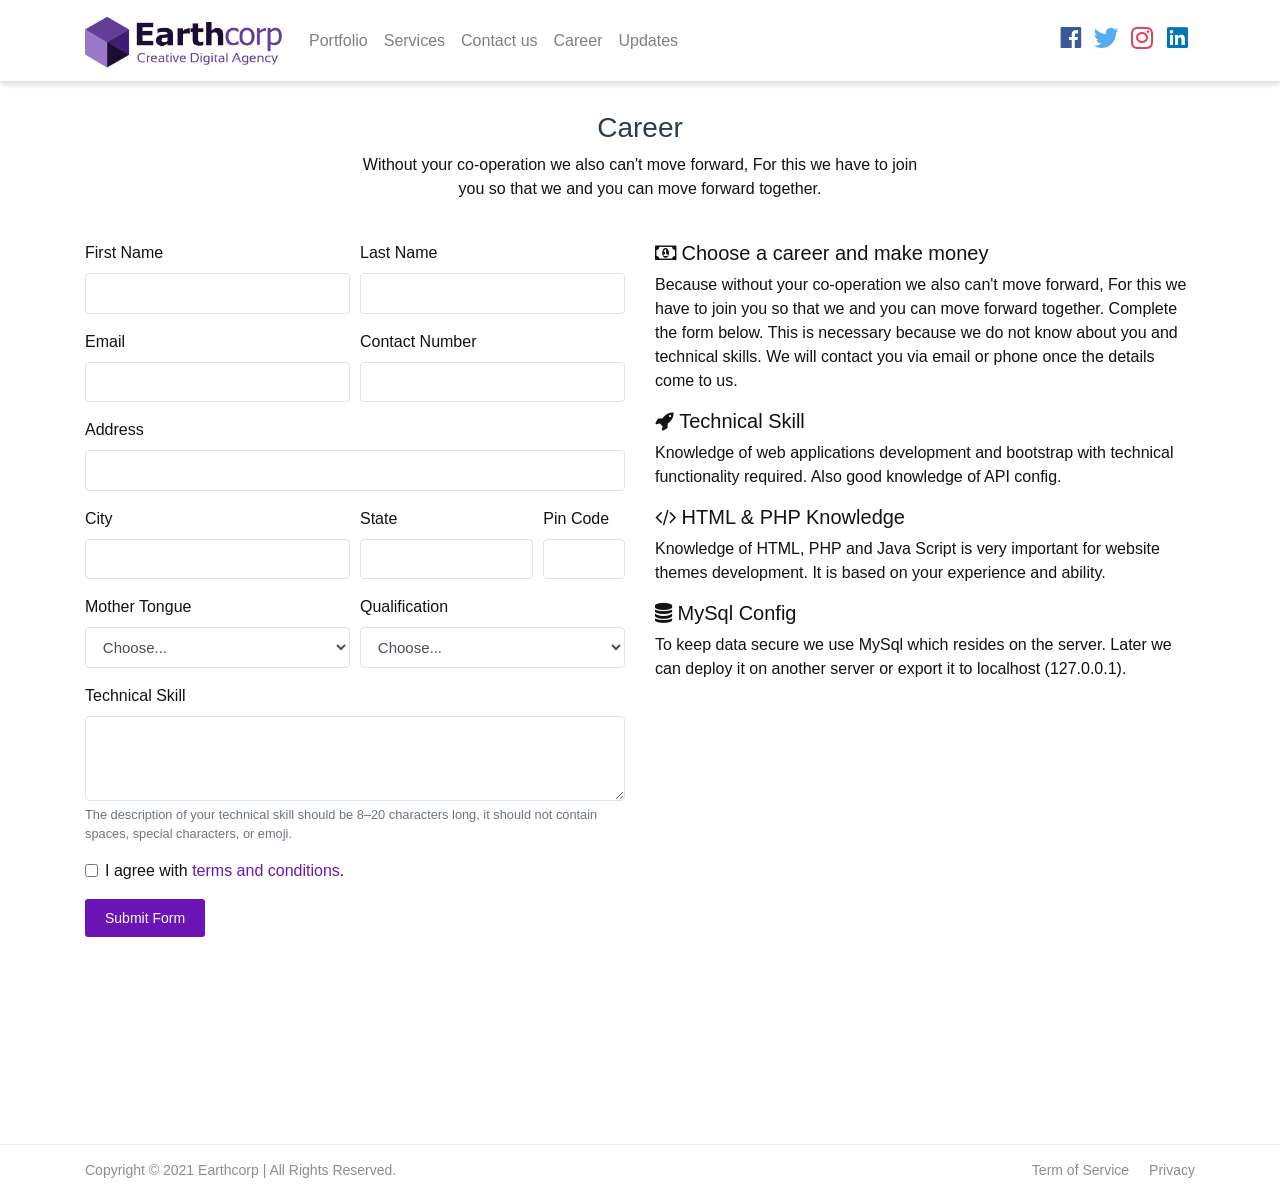
==== commit e7dff604: "initial commit" ====
--- a/career.html
+++ b/career.html
@@ -82,6 +82,7 @@
                             <a href="services.html" class="nav-item nav-link">Services</a>
                             <a href="contact.html" class="nav-item nav-link">Contact us</a>
                             <a href="career.html" class="nav-item nav-link">Career</a>
+                            <a href="latest-updates.html" class="nav-item nav-link">Updates</a>
                         </div>
                         <div class="navbar-nav ml-auto">
                             <div class="social d-none d-sm-flex align-items-center">
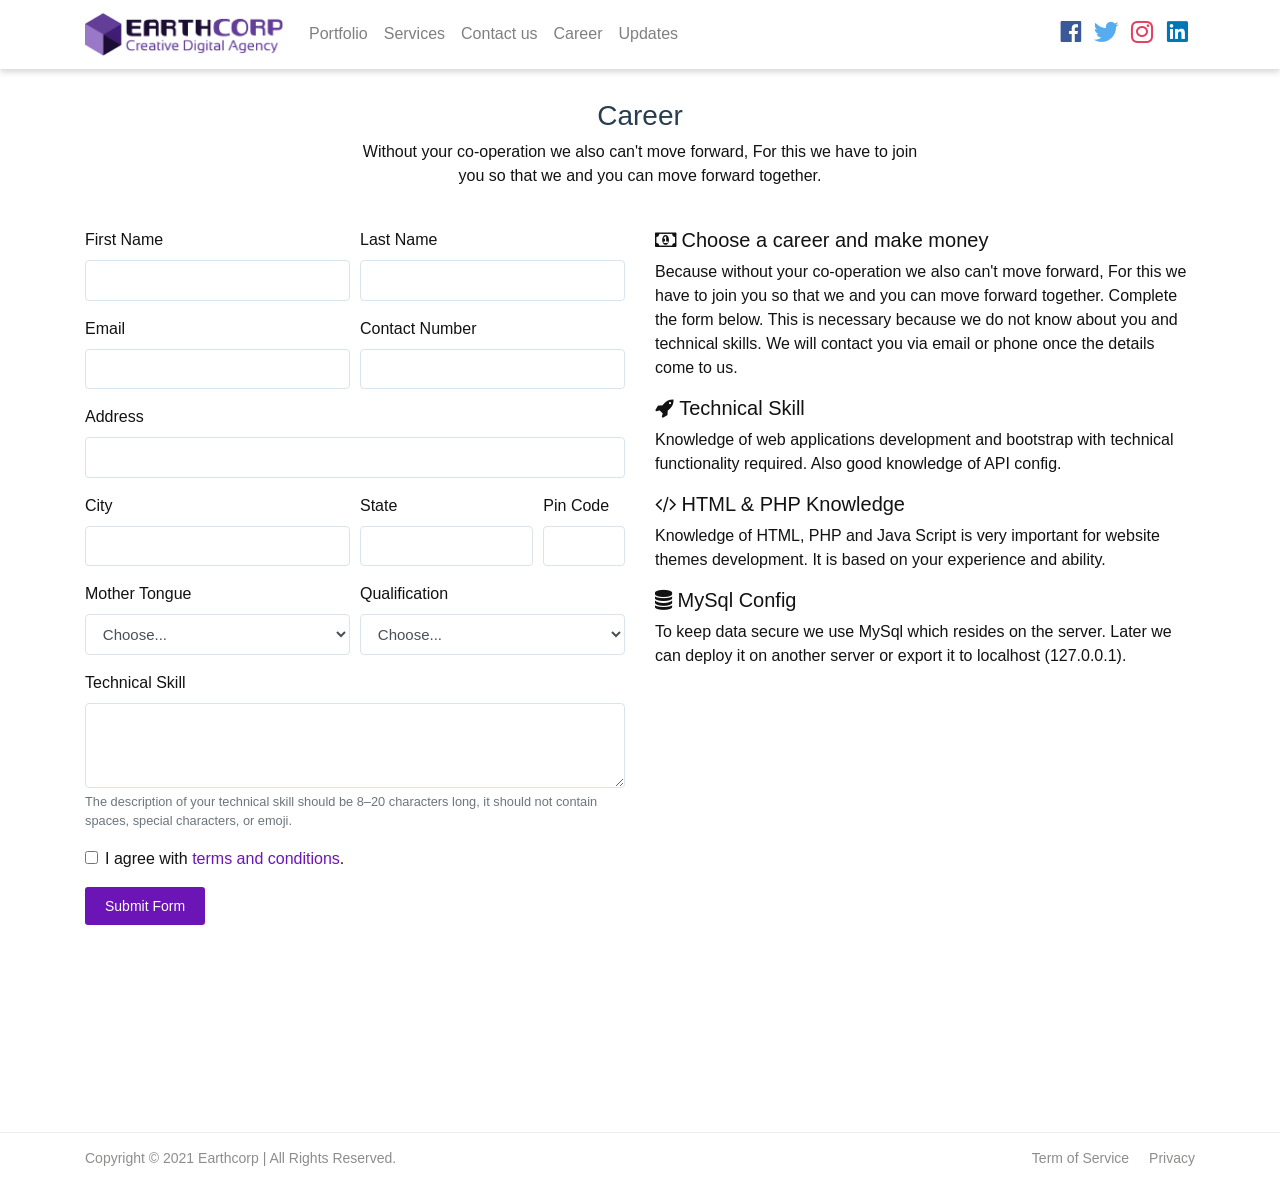
==== commit fc2593be: "Initial commit" ====
--- a/career.html
+++ b/career.html
@@ -58,7 +58,7 @@
         "@type": "EmployerAggregateRating",
         "itemReviewed": {
             "@type": "Organization",
-            "name" : "Creative Digital Agency",
+            "name" : "Website Management Services",
             "sameAs" : "http://www.earthcorp.in"
         },
         "ratingValue": "91",
